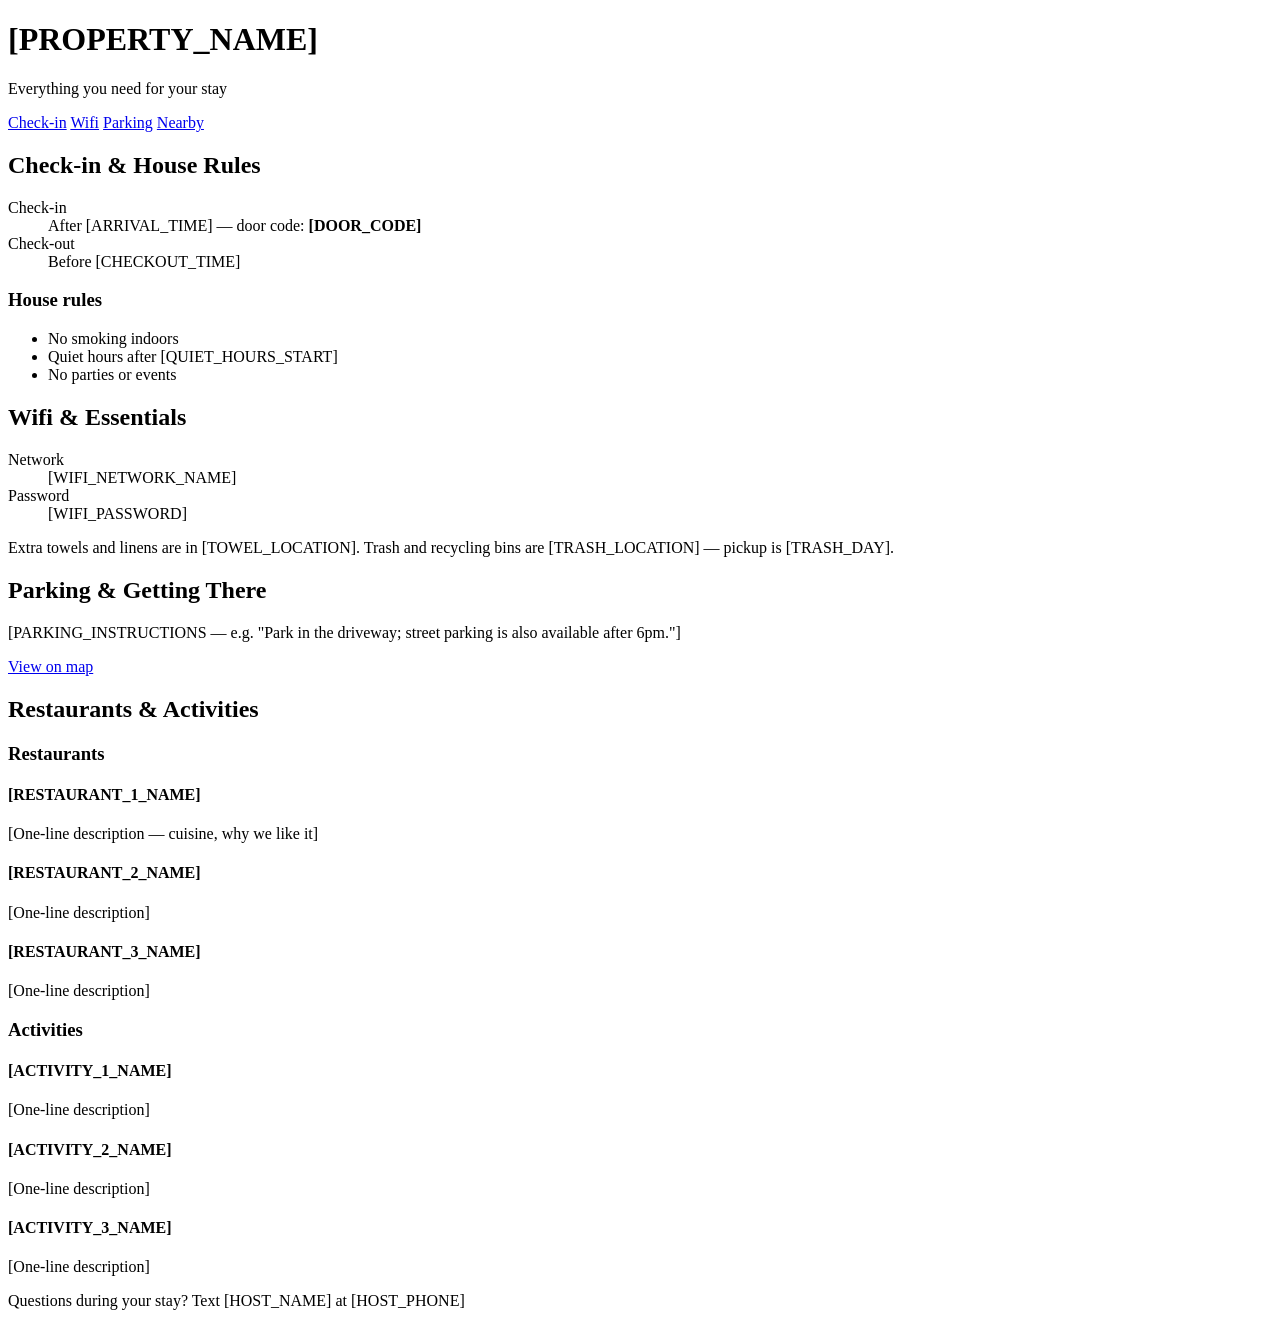
==== index.html @ 8e1e8dd0 "Add guidebook page structure and placeholder content" ====
<!DOCTYPE html>
<html lang="en">
<head>
  <meta charset="UTF-8">
  <meta name="viewport" content="width=device-width, initial-scale=1.0">
  <title>Welcome — Your Stay Guide</title>
  <link rel="stylesheet" href="style.css">
</head>
<body>
  <header class="site-header">
    <h1>[PROPERTY_NAME]</h1>
    <p class="tagline">Everything you need for your stay</p>
    <nav class="section-nav" aria-label="Guide sections">
      <a href="#checkin">Check-in</a>
      <a href="#wifi">Wifi</a>
      <a href="#parking">Parking</a>
      <a href="#nearby">Nearby</a>
    </nav>
  </header>

  <main>
    <section id="checkin" class="guide-section">
      <h2>Check-in &amp; House Rules</h2>
      <dl class="info-list">
        <dt>Check-in</dt>
        <dd>After [ARRIVAL_TIME] — door code: <strong>[DOOR_CODE]</strong></dd>
        <dt>Check-out</dt>
        <dd>Before [CHECKOUT_TIME]</dd>
      </dl>
      <h3>House rules</h3>
      <ul>
        <li>No smoking indoors</li>
        <li>Quiet hours after [QUIET_HOURS_START]</li>
        <li>No parties or events</li>
      </ul>
    </section>

    <section id="wifi" class="guide-section">
      <h2>Wifi &amp; Essentials</h2>
      <dl class="info-list">
        <dt>Network</dt>
        <dd>[WIFI_NETWORK_NAME]</dd>
        <dt>Password</dt>
        <dd>[WIFI_PASSWORD]</dd>
      </dl>
      <p>Extra towels and linens are in [TOWEL_LOCATION]. Trash and recycling bins are [TRASH_LOCATION] — pickup is [TRASH_DAY].</p>
    </section>

    <section id="parking" class="guide-section">
      <h2>Parking &amp; Getting There</h2>
      <p>[PARKING_INSTRUCTIONS — e.g. "Park in the driveway; street parking is also available after 6pm."]</p>
      <p><a href="#"><!-- TODO: replace with real maps link -->View on map</a></p>
    </section>

    <section id="nearby" class="guide-section">
      <h2>Restaurants &amp; Activities</h2>
      <h3>Restaurants</h3>
      <div class="card-grid">
        <article class="card">
          <h4>[RESTAURANT_1_NAME]</h4>
          <p>[One-line description — cuisine, why we like it]</p>
        </article>
        <article class="card">
          <h4>[RESTAURANT_2_NAME]</h4>
          <p>[One-line description]</p>
        </article>
        <article class="card">
          <h4>[RESTAURANT_3_NAME]</h4>
          <p>[One-line description]</p>
        </article>
      </div>
      <h3>Activities</h3>
      <div class="card-grid">
        <article class="card">
          <h4>[ACTIVITY_1_NAME]</h4>
          <p>[One-line description]</p>
        </article>
        <article class="card">
          <h4>[ACTIVITY_2_NAME]</h4>
          <p>[One-line description]</p>
        </article>
        <article class="card">
          <h4>[ACTIVITY_3_NAME]</h4>
          <p>[One-line description]</p>
        </article>
      </div>
    </section>
  </main>

  <footer class="site-footer">
    <p>Questions during your stay? Text [HOST_NAME] at [HOST_PHONE]</p>
  </footer>
</body>
</html>
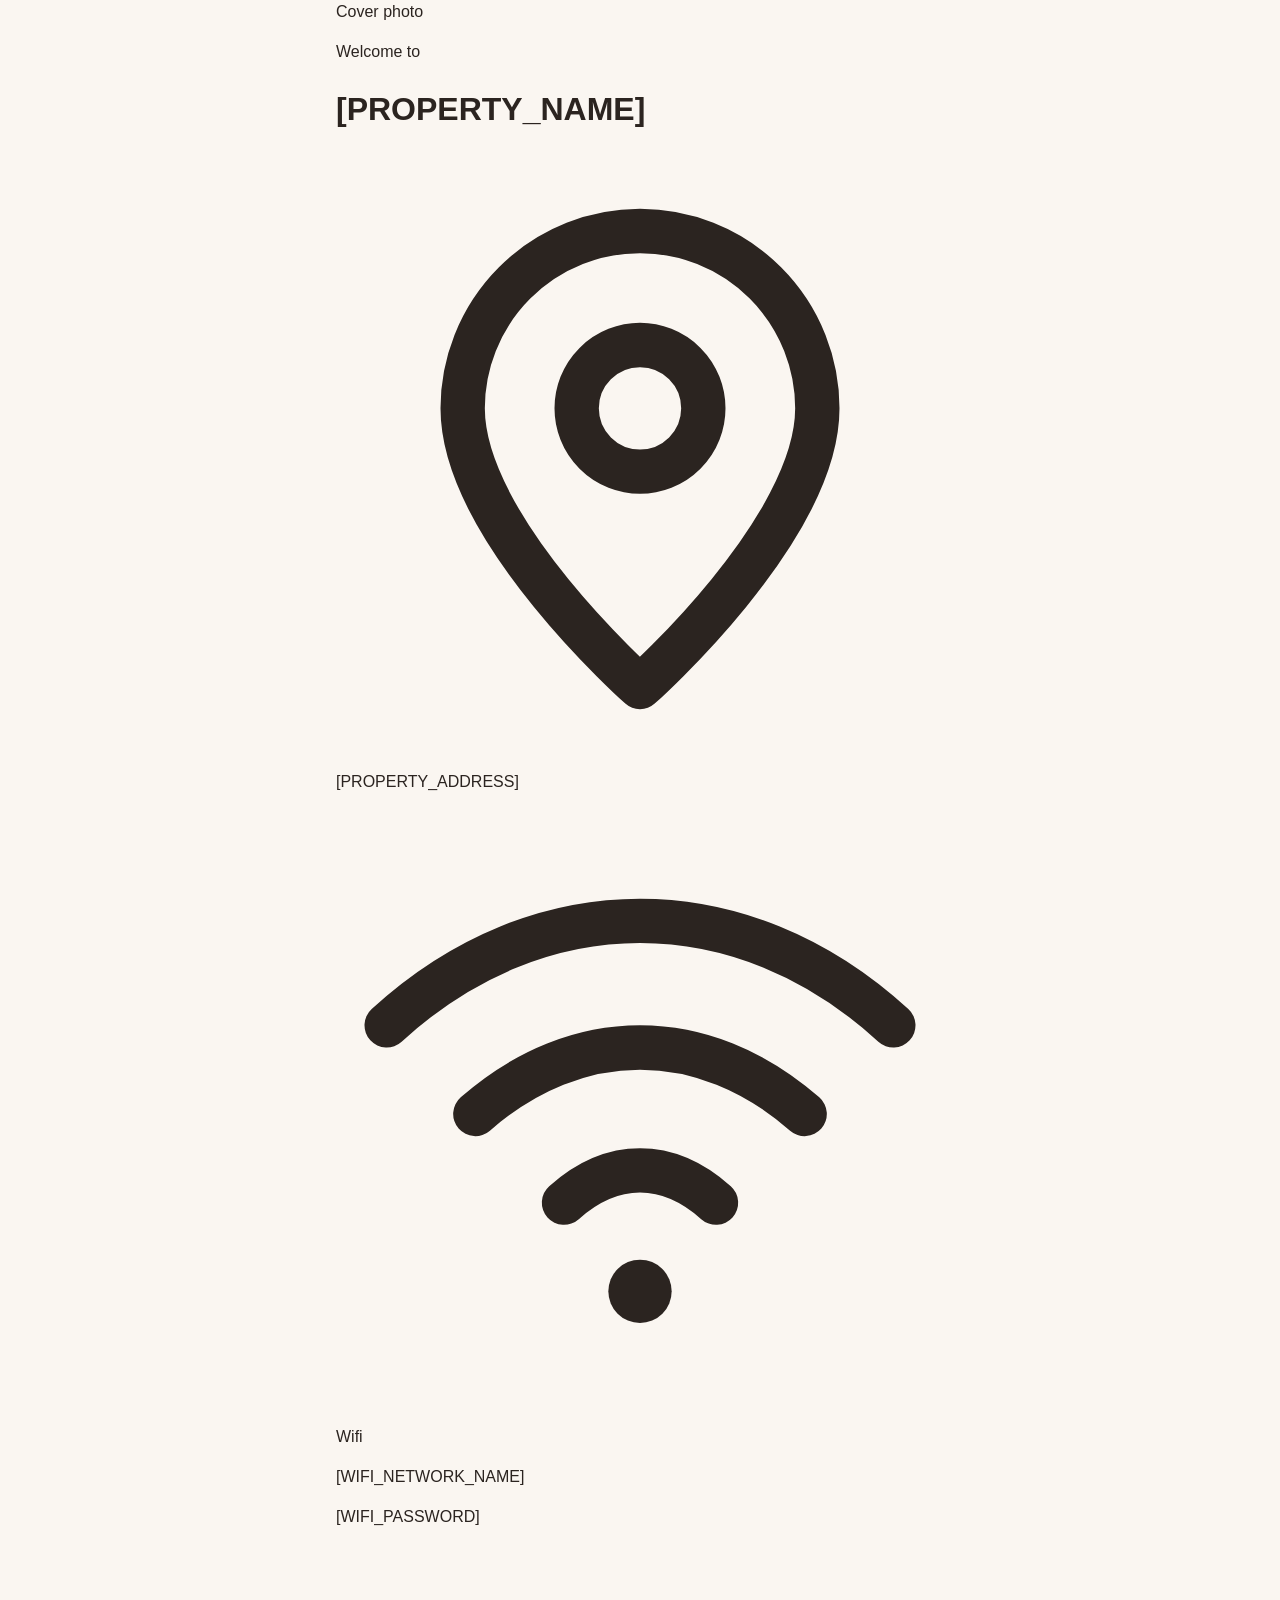
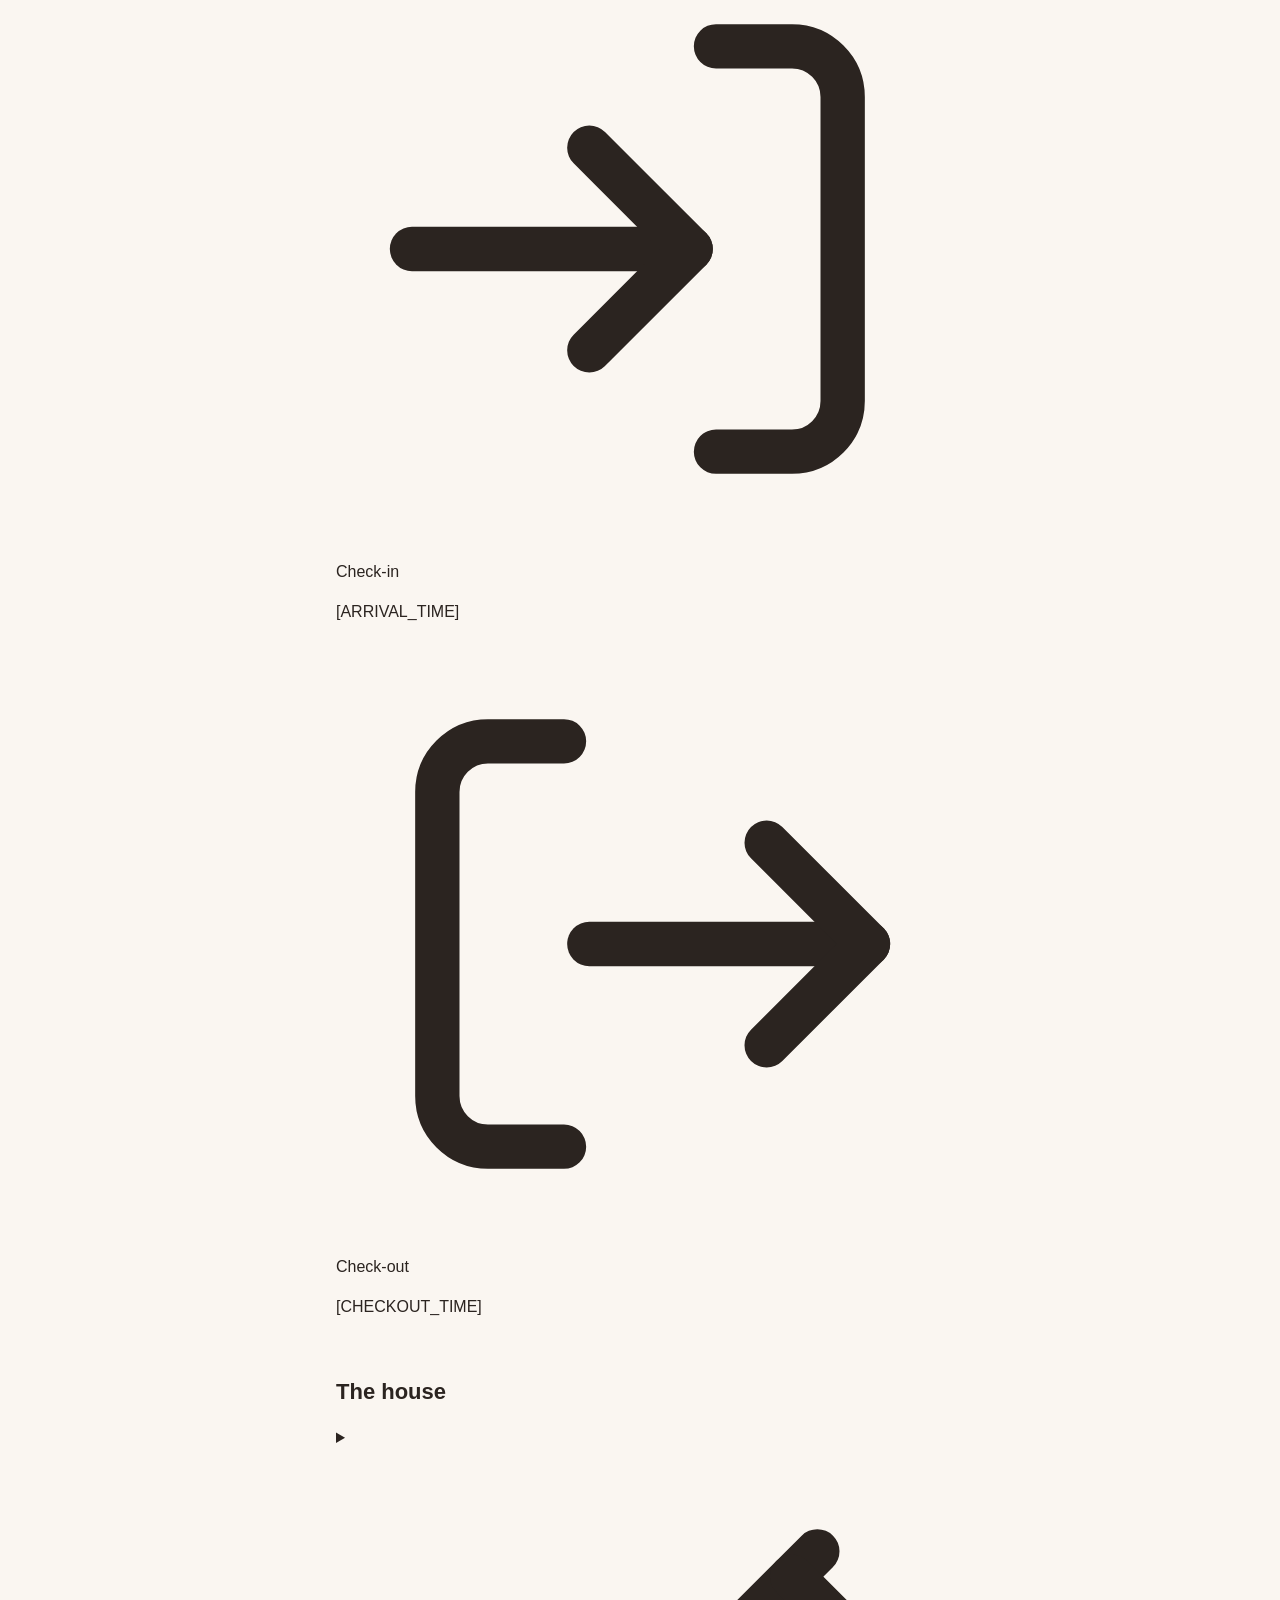
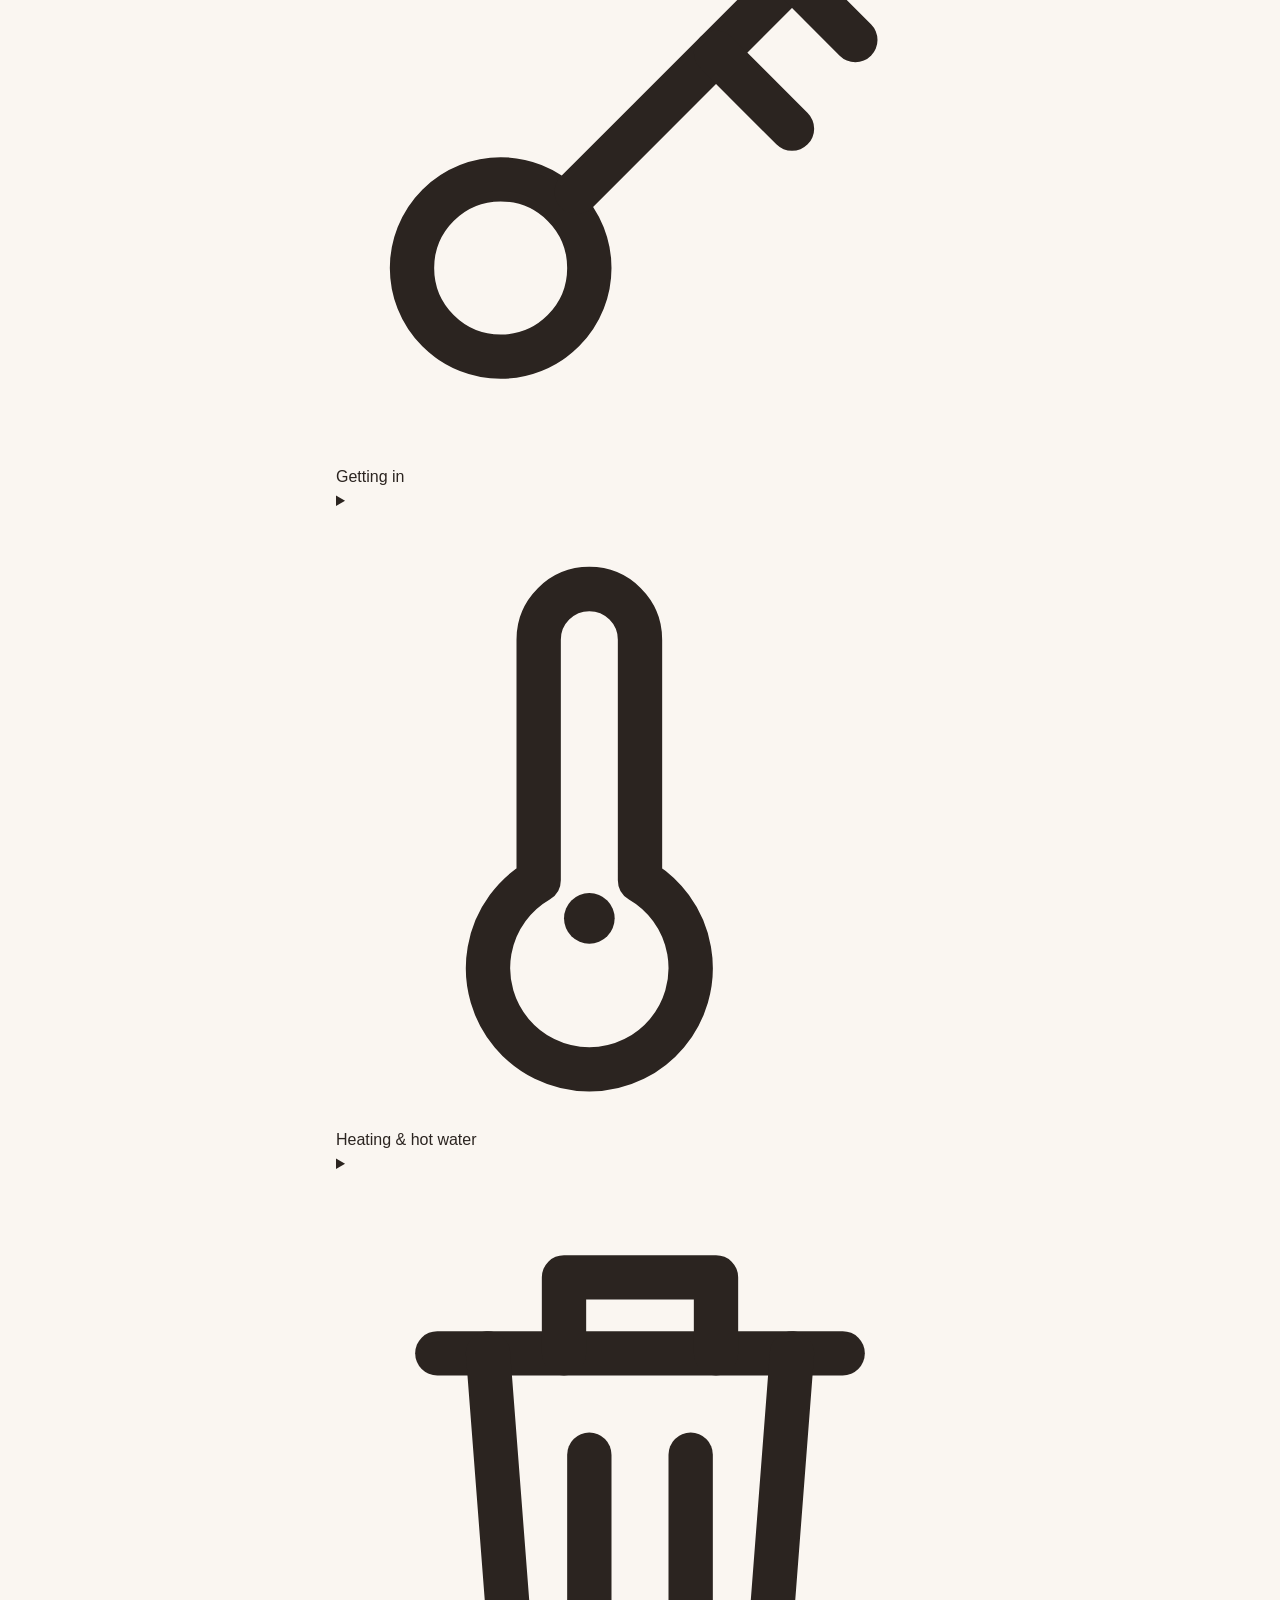
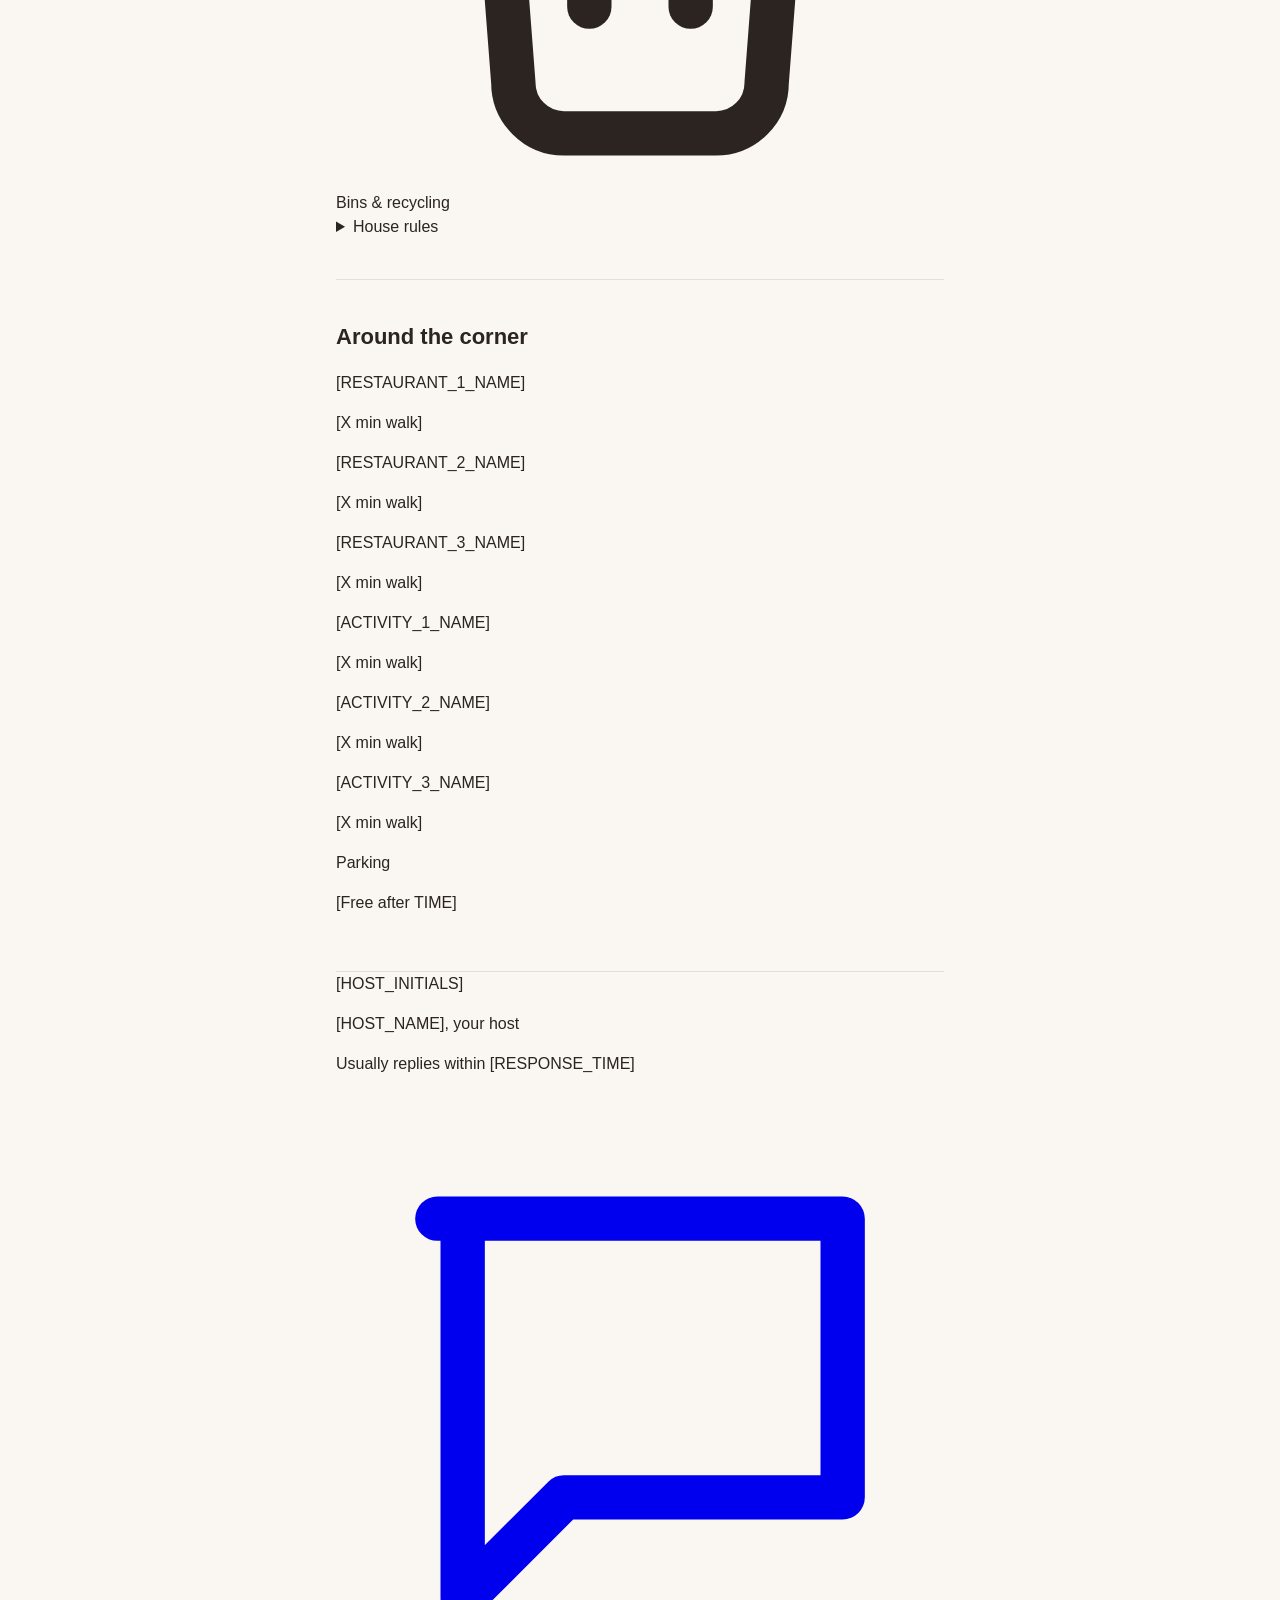
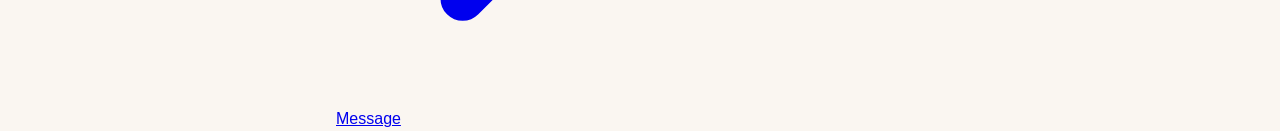
==== commit 35bec474: "Redesign guidebook page: card/accordion layout with inline SVG icons" ====
--- a/index.html
+++ b/index.html
@@ -7,88 +7,164 @@
   <link rel="stylesheet" href="style.css">
 </head>
 <body>
-  <header class="site-header">
-    <h1>[PROPERTY_NAME]</h1>
-    <p class="tagline">Everything you need for your stay</p>
-    <nav class="section-nav" aria-label="Guide sections">
-      <a href="#checkin">Check-in</a>
-      <a href="#wifi">Wifi</a>
-      <a href="#parking">Parking</a>
-      <a href="#nearby">Nearby</a>
-    </nav>
-  </header>
+  <main>
+    <div class="hero">
+      <span class="hero-label">Cover photo</span>
+    </div>
 
-  <main>
-    <section id="checkin" class="guide-section">
-      <h2>Check-in &amp; House Rules</h2>
-      <dl class="info-list">
-        <dt>Check-in</dt>
-        <dd>After [ARRIVAL_TIME] — door code: <strong>[DOOR_CODE]</strong></dd>
-        <dt>Check-out</dt>
-        <dd>Before [CHECKOUT_TIME]</dd>
-      </dl>
-      <h3>House rules</h3>
-      <ul>
-        <li>No smoking indoors</li>
-        <li>Quiet hours after [QUIET_HOURS_START]</li>
-        <li>No parties or events</li>
-      </ul>
+    <header class="welcome">
+      <p class="eyebrow">Welcome to</p>
+      <h1>[PROPERTY_NAME]</h1>
+      <p class="address">
+        <svg class="icon" viewBox="0 0 24 24" fill="none" stroke="currentColor" stroke-width="1.75" stroke-linecap="round" stroke-linejoin="round" aria-hidden="true">
+          <path d="M12 21s-7-6.2-7-11a7 7 0 0 1 14 0c0 4.8-7 11-7 11z" />
+          <circle cx="12" cy="10" r="2.5" />
+        </svg>
+        [PROPERTY_ADDRESS]
+      </p>
+    </header>
+
+    <section class="quick-facts" aria-label="Quick facts">
+      <div class="quick-fact-card">
+        <p class="quick-fact-label">
+          <svg class="icon" viewBox="0 0 24 24" fill="none" stroke="currentColor" stroke-width="1.75" stroke-linecap="round" stroke-linejoin="round" aria-hidden="true">
+            <path d="M2 8.5C8 3 16 3 22 8.5" />
+            <path d="M5.5 12C9.5 8.5 14.5 8.5 18.5 12" />
+            <path d="M9 15.5C10.9 13.8 13.1 13.8 15 15.5" />
+            <circle cx="12" cy="19" r="1.25" fill="currentColor" stroke="none" />
+          </svg>
+          Wifi
+        </p>
+        <p class="quick-fact-value mono">[WIFI_NETWORK_NAME]</p>
+        <p class="quick-fact-sub mono">[WIFI_PASSWORD]</p>
+      </div>
+      <div class="quick-fact-card">
+        <p class="quick-fact-label">
+          <svg class="icon" viewBox="0 0 24 24" fill="none" stroke="currentColor" stroke-width="1.75" stroke-linecap="round" stroke-linejoin="round" aria-hidden="true">
+            <path d="M15 4h3a2 2 0 0 1 2 2v12a2 2 0 0 1-2 2h-3" />
+            <path d="M3 12h11" />
+            <path d="M10 8l4 4-4 4" />
+          </svg>
+          Check-in
+        </p>
+        <p class="quick-fact-value">[ARRIVAL_TIME]</p>
+      </div>
+      <div class="quick-fact-card">
+        <p class="quick-fact-label">
+          <svg class="icon" viewBox="0 0 24 24" fill="none" stroke="currentColor" stroke-width="1.75" stroke-linecap="round" stroke-linejoin="round" aria-hidden="true">
+            <path d="M9 4H6a2 2 0 0 0-2 2v12a2 2 0 0 0 2 2h3" />
+            <path d="M10 12h11" />
+            <path d="M17 8l4 4-4 4" />
+          </svg>
+          Check-out
+        </p>
+        <p class="quick-fact-value">[CHECKOUT_TIME]</p>
+      </div>
     </section>
 
-    <section id="wifi" class="guide-section">
-      <h2>Wifi &amp; Essentials</h2>
-      <dl class="info-list">
-        <dt>Network</dt>
-        <dd>[WIFI_NETWORK_NAME]</dd>
-        <dt>Password</dt>
-        <dd>[WIFI_PASSWORD]</dd>
-      </dl>
-      <p>Extra towels and linens are in [TOWEL_LOCATION]. Trash and recycling bins are [TRASH_LOCATION] — pickup is [TRASH_DAY].</p>
-    </section>
+    <section id="house" class="guide-section">
+      <h2>The house</h2>
 
-    <section id="parking" class="guide-section">
-      <h2>Parking &amp; Getting There</h2>
-      <p>[PARKING_INSTRUCTIONS — e.g. "Park in the driveway; street parking is also available after 6pm."]</p>
-      <p><a href="#"><!-- TODO: replace with real maps link -->View on map</a></p>
+      <details class="house-row">
+        <summary>
+          <svg class="icon" viewBox="0 0 24 24" fill="none" stroke="currentColor" stroke-width="1.75" stroke-linecap="round" stroke-linejoin="round" aria-hidden="true">
+            <circle cx="6.5" cy="16.5" r="3.5" />
+            <path d="M9.5 13.5L19 4" />
+            <path d="M15 8l3 3" />
+            <path d="M18 5l2.5 2.5" />
+          </svg>
+          <span>Getting in</span>
+        </summary>
+        <p>Keybox left of the [DOOR_LOCATION], code <strong class="mono">[DOOR_CODE]</strong></p>
+      </details>
+
+      <details class="house-row">
+        <summary>
+          <svg class="icon" viewBox="0 0 24 24" fill="none" stroke="currentColor" stroke-width="1.75" stroke-linecap="round" stroke-linejoin="round" aria-hidden="true">
+            <path d="M12 14.5V5a2 2 0 0 0-4 0v9.5a4 4 0 1 0 4 0z" />
+            <circle cx="10" cy="16" r="1" fill="currentColor" stroke="none" />
+          </svg>
+          <span>Heating &amp; hot water</span>
+        </summary>
+        <p>[HEATING_INSTRUCTIONS]</p>
+      </details>
+
+      <details class="house-row">
+        <summary>
+          <svg class="icon" viewBox="0 0 24 24" fill="none" stroke="currentColor" stroke-width="1.75" stroke-linecap="round" stroke-linejoin="round" aria-hidden="true">
+            <path d="M4 7h16" />
+            <path d="M9 7V4h6v3" />
+            <path d="M6 7l1 13a2 2 0 0 0 2 2h6a2 2 0 0 0 2-2l1-13" />
+            <path d="M10 11v6" />
+            <path d="M14 11v6" />
+          </svg>
+          <span>Bins &amp; recycling</span>
+        </summary>
+        <p>Bins are [TRASH_LOCATION] — pickup is [TRASH_DAY]</p>
+      </details>
+
+      <details class="house-row">
+        <summary>
+          <span>House rules</span>
+        </summary>
+        <p>No smoking indoors. Quiet hours after [QUIET_HOURS_START]. No parties or events.</p>
+      </details>
     </section>
 
     <section id="nearby" class="guide-section">
-      <h2>Restaurants &amp; Activities</h2>
-      <h3>Restaurants</h3>
-      <div class="card-grid">
-        <article class="card">
-          <h4>[RESTAURANT_1_NAME]</h4>
-          <p>[One-line description — cuisine, why we like it]</p>
+      <h2>Around the corner</h2>
+      <div class="tile-grid">
+        <article class="tile">
+          <div class="tile-photo"></div>
+          <p class="tile-name">[RESTAURANT_1_NAME]</p>
+          <p class="tile-meta">[X min walk]</p>
         </article>
-        <article class="card">
-          <h4>[RESTAURANT_2_NAME]</h4>
-          <p>[One-line description]</p>
+        <article class="tile">
+          <div class="tile-photo"></div>
+          <p class="tile-name">[RESTAURANT_2_NAME]</p>
+          <p class="tile-meta">[X min walk]</p>
         </article>
-        <article class="card">
-          <h4>[RESTAURANT_3_NAME]</h4>
-          <p>[One-line description]</p>
+        <article class="tile">
+          <div class="tile-photo"></div>
+          <p class="tile-name">[RESTAURANT_3_NAME]</p>
+          <p class="tile-meta">[X min walk]</p>
         </article>
-      </div>
-      <h3>Activities</h3>
-      <div class="card-grid">
-        <article class="card">
-          <h4>[ACTIVITY_1_NAME]</h4>
-          <p>[One-line description]</p>
+        <article class="tile">
+          <div class="tile-photo"></div>
+          <p class="tile-name">[ACTIVITY_1_NAME]</p>
+          <p class="tile-meta">[X min walk]</p>
         </article>
-        <article class="card">
-          <h4>[ACTIVITY_2_NAME]</h4>
-          <p>[One-line description]</p>
+        <article class="tile">
+          <div class="tile-photo"></div>
+          <p class="tile-name">[ACTIVITY_2_NAME]</p>
+          <p class="tile-meta">[X min walk]</p>
         </article>
-        <article class="card">
-          <h4>[ACTIVITY_3_NAME]</h4>
-          <p>[One-line description]</p>
+        <article class="tile">
+          <div class="tile-photo"></div>
+          <p class="tile-name">[ACTIVITY_3_NAME]</p>
+          <p class="tile-meta">[X min walk]</p>
+        </article>
+        <article class="tile">
+          <div class="tile-photo"></div>
+          <p class="tile-name">Parking</p>
+          <p class="tile-meta">[Free after TIME]</p>
         </article>
       </div>
     </section>
+
+    <section class="host-contact" aria-label="Host contact">
+      <div class="host-avatar">[HOST_INITIALS]</div>
+      <div class="host-info">
+        <p class="host-name">[HOST_NAME], your host</p>
+        <p class="host-response">Usually replies within [RESPONSE_TIME]</p>
+      </div>
+      <a class="host-message" href="#"><!-- TODO: replace with real messaging link -->
+        <svg class="icon" viewBox="0 0 24 24" fill="none" stroke="currentColor" stroke-width="1.75" stroke-linecap="round" stroke-linejoin="round" aria-hidden="true">
+          <path d="M4 5h16v11H9l-4 4V5z" />
+        </svg>
+        Message
+      </a>
+    </section>
   </main>
-
-  <footer class="site-footer">
-    <p>Questions during your stay? Text [HOST_NAME] at [HOST_PHONE]</p>
-  </footer>
 </body>
 </html>
--- a/style.css
+++ b/style.css
@@ -0,0 +1,171 @@
+:root {
+  --color-bg: #faf6f1;
+  --color-surface: #ffffff;
+  --color-text: #2b2420;
+  --color-text-muted: #6b6058;
+  --color-accent: #a8492a;
+  --color-border: #e8ddd0;
+  --font-sans: -apple-system, BlinkMacSystemFont, "Segoe UI", Roboto, Helvetica, Arial, sans-serif;
+  --space-1: 0.5rem;
+  --space-2: 1rem;
+  --space-3: 1.5rem;
+  --space-4: 2.5rem;
+  --radius: 0.75rem;
+  --max-width: 640px;
+}
+
+* {
+  box-sizing: border-box;
+}
+
+body {
+  margin: 0;
+  font-family: var(--font-sans);
+  background: var(--color-bg);
+  color: var(--color-text);
+  line-height: 1.5;
+}
+
+.site-header {
+  padding: var(--space-4) var(--space-2) var(--space-3);
+  text-align: center;
+  border-bottom: 1px solid var(--color-border);
+}
+
+.site-header h1 {
+  margin: 0 0 var(--space-1);
+  font-size: 1.75rem;
+}
+
+.tagline {
+  margin: 0 0 var(--space-3);
+  color: var(--color-text-muted);
+}
+
+.section-nav {
+  display: flex;
+  justify-content: center;
+  gap: var(--space-3);
+  flex-wrap: wrap;
+}
+
+.section-nav a {
+  color: var(--color-accent);
+  text-decoration: none;
+  font-weight: 600;
+}
+
+.section-nav a:hover,
+.section-nav a:focus {
+  text-decoration: underline;
+}
+
+main {
+  max-width: var(--max-width);
+  margin: 0 auto;
+  padding: 0 var(--space-2);
+}
+
+.guide-section {
+  padding: var(--space-4) 0;
+  border-bottom: 1px solid var(--color-border);
+}
+
+.guide-section:last-child {
+  border-bottom: none;
+}
+
+.guide-section h2 {
+  margin-top: 0;
+  font-size: 1.375rem;
+}
+
+.guide-section h3 {
+  font-size: 1.05rem;
+  color: var(--color-text-muted);
+  margin-bottom: var(--space-1);
+}
+
+.info-list {
+  display: grid;
+  grid-template-columns: auto 1fr;
+  gap: var(--space-1) var(--space-2);
+  margin: var(--space-2) 0;
+}
+
+.info-list dt {
+  font-weight: 600;
+  color: var(--color-text-muted);
+}
+
+.info-list dd {
+  margin: 0;
+}
+
+.card-grid {
+  display: grid;
+  grid-template-columns: 1fr;
+  gap: var(--space-2);
+  margin: var(--space-2) 0 var(--space-3);
+}
+
+@media (min-width: 480px) {
+  .card-grid {
+    grid-template-columns: repeat(2, 1fr);
+  }
+}
+
+.card {
+  background: var(--color-surface);
+  border: 1px solid var(--color-border);
+  border-radius: var(--radius);
+  padding: var(--space-2);
+}
+
+.card h4 {
+  margin: 0 0 var(--space-1);
+}
+
+.card p {
+  margin: 0;
+  color: var(--color-text-muted);
+  font-size: 0.9rem;
+}
+
+.site-footer {
+  text-align: center;
+  padding: var(--space-3) var(--space-2) var(--space-4);
+  color: var(--color-text-muted);
+  font-size: 0.9rem;
+}
+
+.welcome-card {
+  max-width: var(--max-width);
+  margin: 0 auto;
+  padding: var(--space-4) var(--space-2);
+  text-align: center;
+}
+
+.welcome-card__qr {
+  display: block;
+  margin: var(--space-3) auto;
+  padding: var(--space-2);
+  background: var(--color-surface);
+  border: 1px solid var(--color-border);
+  border-radius: var(--radius);
+}
+
+.welcome-card__url {
+  color: var(--color-text-muted);
+  font-size: 0.9rem;
+}
+
+@media print {
+  .welcome-card {
+    padding-top: 0;
+  }
+
+  .welcome-card__qr {
+    border: none;
+  }
+}
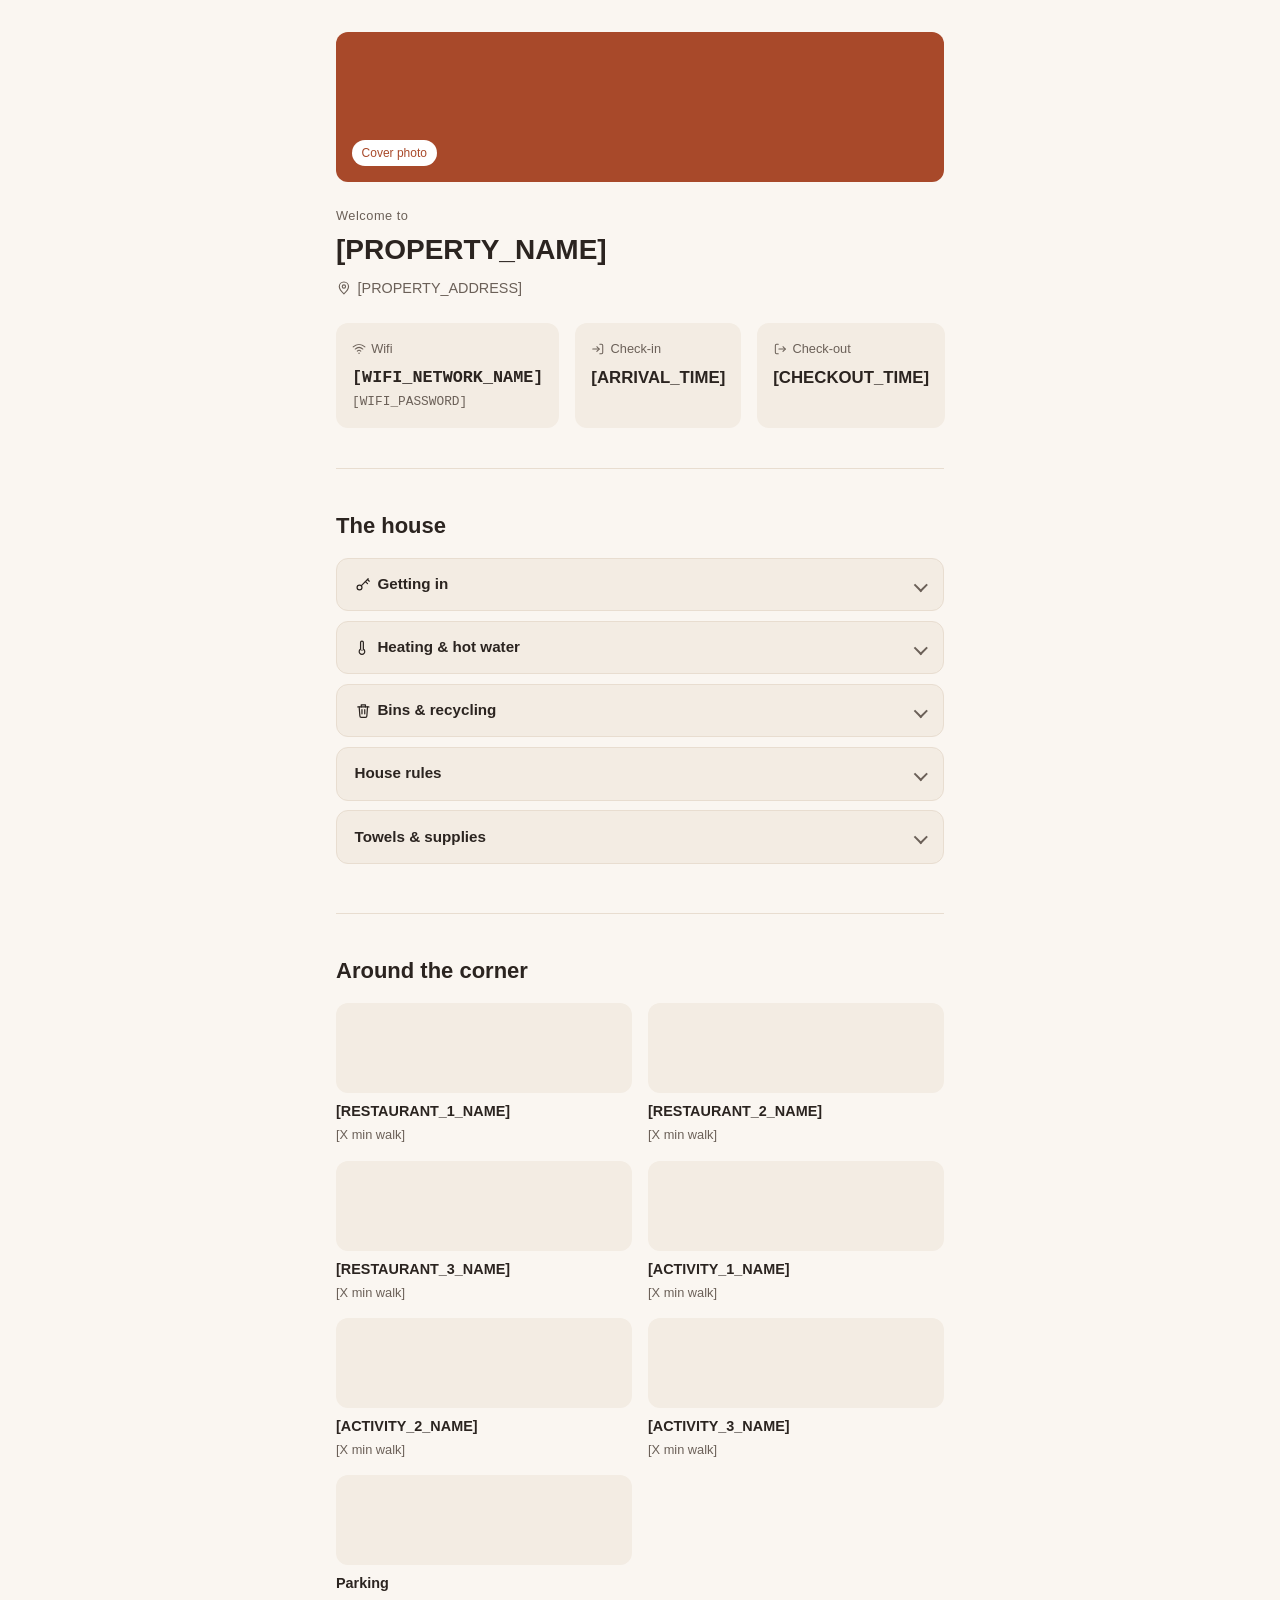
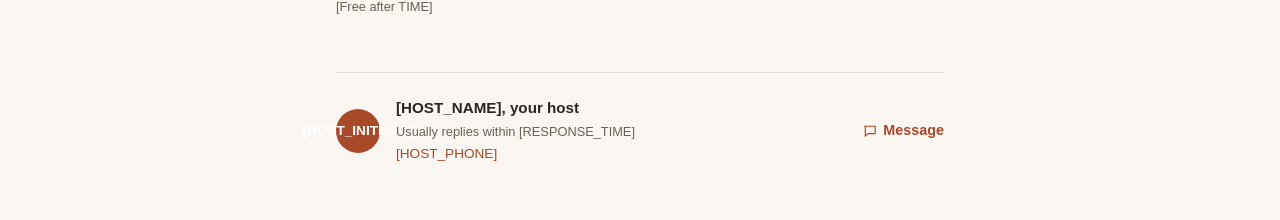
==== commit 1447d615: "Restore towel/supplies info and host phone number dropped in the redesign" ====
--- a/index.html
+++ b/index.html
@@ -109,6 +109,13 @@
         </summary>
         <p>No smoking indoors. Quiet hours after [QUIET_HOURS_START]. No parties or events.</p>
       </details>
+
+      <details class="house-row">
+        <summary>
+          <span>Towels &amp; supplies</span>
+        </summary>
+        <p>Extra towels and linens are in [TOWEL_LOCATION]</p>
+      </details>
     </section>
 
     <section id="nearby" class="guide-section">
@@ -157,6 +164,7 @@
       <div class="host-info">
         <p class="host-name">[HOST_NAME], your host</p>
         <p class="host-response">Usually replies within [RESPONSE_TIME]</p>
+        <p class="host-phone"><a href="tel:[HOST_PHONE]">[HOST_PHONE]</a></p>
       </div>
       <a class="host-message" href="#"><!-- TODO: replace with real messaging link -->
         <svg class="icon" viewBox="0 0 24 24" fill="none" stroke="currentColor" stroke-width="1.75" stroke-linecap="round" stroke-linejoin="round" aria-hidden="true">
--- a/style.css
+++ b/style.css
@@ -1,11 +1,13 @@
 :root {
   --color-bg: #faf6f1;
   --color-surface: #ffffff;
+  --surface-2: #f3ece3;
   --color-text: #2b2420;
   --color-text-muted: #6b6058;
   --color-accent: #a8492a;
   --color-border: #e8ddd0;
   --font-sans: -apple-system, BlinkMacSystemFont, "Segoe UI", Roboto, Helvetica, Arial, sans-serif;
+  --font-mono: ui-monospace, SFMono-Regular, Menlo, Consolas, monospace;
   --space-1: 0.5rem;
   --space-2: 1rem;
   --space-3: 1.5rem;
@@ -26,117 +28,255 @@
   line-height: 1.5;
 }
 
-.site-header {
-  padding: var(--space-4) var(--space-2) var(--space-3);
-  text-align: center;
-  border-bottom: 1px solid var(--color-border);
-}
-
-.site-header h1 {
-  margin: 0 0 var(--space-1);
-  font-size: 1.75rem;
-}
-
-.tagline {
-  margin: 0 0 var(--space-3);
-  color: var(--color-text-muted);
-}
-
-.section-nav {
-  display: flex;
-  justify-content: center;
-  gap: var(--space-3);
-  flex-wrap: wrap;
-}
-
-.section-nav a {
-  color: var(--color-accent);
-  text-decoration: none;
-  font-weight: 600;
-}
-
-.section-nav a:hover,
-.section-nav a:focus {
-  text-decoration: underline;
-}
-
 main {
   max-width: var(--max-width);
   margin: 0 auto;
-  padding: 0 var(--space-2);
-}
-
-.guide-section {
-  padding: var(--space-4) 0;
-  border-bottom: 1px solid var(--color-border);
-}
-
-.guide-section:last-child {
-  border-bottom: none;
-}
-
-.guide-section h2 {
-  margin-top: 0;
-  font-size: 1.375rem;
-}
-
-.guide-section h3 {
-  font-size: 1.05rem;
-  color: var(--color-text-muted);
-  margin-bottom: var(--space-1);
-}
-
-.info-list {
-  display: grid;
-  grid-template-columns: auto 1fr;
-  gap: var(--space-1) var(--space-2);
-  margin: var(--space-2) 0;
-}
-
-.info-list dt {
-  font-weight: 600;
-  color: var(--color-text-muted);
-}
-
-.info-list dd {
+  padding: var(--space-2);
+}
+
+.icon {
+  width: 1.1em;
+  height: 1.1em;
+  vertical-align: -0.15em;
+  margin-right: 0.4em;
+  flex-shrink: 0;
+}
+
+.hero {
+  height: 150px;
+  background: var(--color-accent);
+  border-radius: var(--radius);
+  display: flex;
+  align-items: flex-end;
+  padding: var(--space-2);
+  margin-top: var(--space-2);
+}
+
+.hero-label {
+  font-size: 0.75rem;
+  color: var(--color-accent);
+  background: var(--color-surface);
+  padding: 0.25rem 0.6rem;
+  border-radius: 999px;
+}
+
+.welcome {
+  margin: var(--space-3) 0 0;
+}
+
+.eyebrow {
+  font-size: 0.8rem;
+  color: var(--color-text-muted);
+  letter-spacing: 0.04em;
+  margin: 0 0 0.25rem;
+}
+
+.welcome h1 {
+  margin: 0 0 0.4rem;
+  font-size: 1.75rem;
+}
+
+.address {
+  display: flex;
+  align-items: center;
+  font-size: 0.9rem;
+  color: var(--color-text-muted);
   margin: 0;
 }
 
-.card-grid {
+.quick-facts {
   display: grid;
   grid-template-columns: 1fr;
   gap: var(--space-2);
-  margin: var(--space-2) 0 var(--space-3);
+  margin: var(--space-3) 0 var(--space-4);
 }
 
 @media (min-width: 480px) {
-  .card-grid {
+  .quick-facts {
+    grid-template-columns: repeat(3, 1fr);
+  }
+}
+
+.quick-fact-card {
+  background: var(--surface-2);
+  border-radius: var(--radius);
+  padding: var(--space-2);
+}
+
+.quick-fact-label {
+  display: flex;
+  align-items: center;
+  font-size: 0.8rem;
+  color: var(--color-text-muted);
+  margin: 0 0 0.4rem;
+}
+
+.quick-fact-value {
+  font-size: 1.05rem;
+  font-weight: 600;
+  margin: 0;
+}
+
+.quick-fact-sub {
+  font-size: 0.8rem;
+  color: var(--color-text-muted);
+  margin: 0.15rem 0 0;
+}
+
+.mono {
+  font-family: var(--font-mono);
+}
+
+.guide-section {
+  border-top: 1px solid var(--color-border);
+  padding: var(--space-4) 0;
+}
+
+.guide-section h2 {
+  margin: 0 0 var(--space-2);
+  font-size: 1.375rem;
+}
+
+.house-row {
+  background: var(--surface-2);
+  border: 1px solid var(--color-border);
+  border-radius: var(--radius);
+  padding: 0.9rem 1.1rem;
+  margin-bottom: 0.6rem;
+}
+
+.house-row summary {
+  display: flex;
+  align-items: center;
+  cursor: pointer;
+  list-style: none;
+  font-size: 0.95rem;
+  font-weight: 600;
+}
+
+.house-row summary::-webkit-details-marker {
+  display: none;
+}
+
+.house-row summary::after {
+  content: "";
+  width: 0.5em;
+  height: 0.5em;
+  border-right: 2px solid var(--color-text-muted);
+  border-bottom: 2px solid var(--color-text-muted);
+  transform: rotate(45deg);
+  margin-left: auto;
+  transition: transform 0.15s ease;
+}
+
+.house-row[open] summary::after {
+  transform: rotate(-135deg);
+}
+
+.house-row p {
+  margin: 0.6rem 0 0;
+  font-size: 0.9rem;
+  color: var(--color-text-muted);
+}
+
+.tile-grid {
+  display: grid;
+  grid-template-columns: 1fr;
+  gap: var(--space-2);
+}
+
+@media (min-width: 480px) {
+  .tile-grid {
     grid-template-columns: repeat(2, 1fr);
   }
 }
 
-.card {
-  background: var(--color-surface);
-  border: 1px solid var(--color-border);
-  border-radius: var(--radius);
-  padding: var(--space-2);
-}
-
-.card h4 {
-  margin: 0 0 var(--space-1);
-}
-
-.card p {
+.tile-photo {
+  height: 90px;
+  background: var(--surface-2);
+  border-radius: var(--radius);
+}
+
+.tile-name {
+  font-size: 0.9rem;
+  font-weight: 600;
+  margin: 0.5rem 0 0;
+}
+
+.tile-meta {
+  font-size: 0.8rem;
+  color: var(--color-text-muted);
+  margin: 0.15rem 0 0;
+}
+
+.host-contact {
+  display: flex;
+  align-items: center;
+  gap: var(--space-2);
+  border-top: 1px solid var(--color-border);
+  margin-top: var(--space-2);
+  padding: var(--space-3) 0 var(--space-4);
+}
+
+.host-avatar {
+  width: 44px;
+  height: 44px;
+  border-radius: 50%;
+  background: var(--color-accent);
+  color: var(--color-surface);
+  display: flex;
+  align-items: center;
+  justify-content: center;
+  font-weight: 600;
+  font-size: 0.85rem;
+  flex-shrink: 0;
+}
+
+.host-info {
+  flex: 1;
+  min-width: 0;
+}
+
+.host-name {
+  font-size: 0.95rem;
+  font-weight: 600;
   margin: 0;
-  color: var(--color-text-muted);
-  font-size: 0.9rem;
-}
-
-.site-footer {
-  text-align: center;
-  padding: var(--space-3) var(--space-2) var(--space-4);
-  color: var(--color-text-muted);
-  font-size: 0.9rem;
+}
+
+.host-response {
+  font-size: 0.8rem;
+  color: var(--color-text-muted);
+  margin: 0.15rem 0 0;
+}
+
+.host-phone {
+  margin: 0.15rem 0 0;
+  font-size: 0.85rem;
+}
+
+.host-phone a {
+  color: var(--color-accent);
+  text-decoration: none;
+}
+
+.host-phone a:hover,
+.host-phone a:focus {
+  text-decoration: underline;
+}
+
+.host-message {
+  display: flex;
+  align-items: center;
+  white-space: nowrap;
+  color: var(--color-accent);
+  text-decoration: none;
+  font-weight: 600;
+  font-size: 0.9rem;
+}
+
+.host-message:hover,
+.host-message:focus {
+  text-decoration: underline;
 }
 
 .welcome-card {
